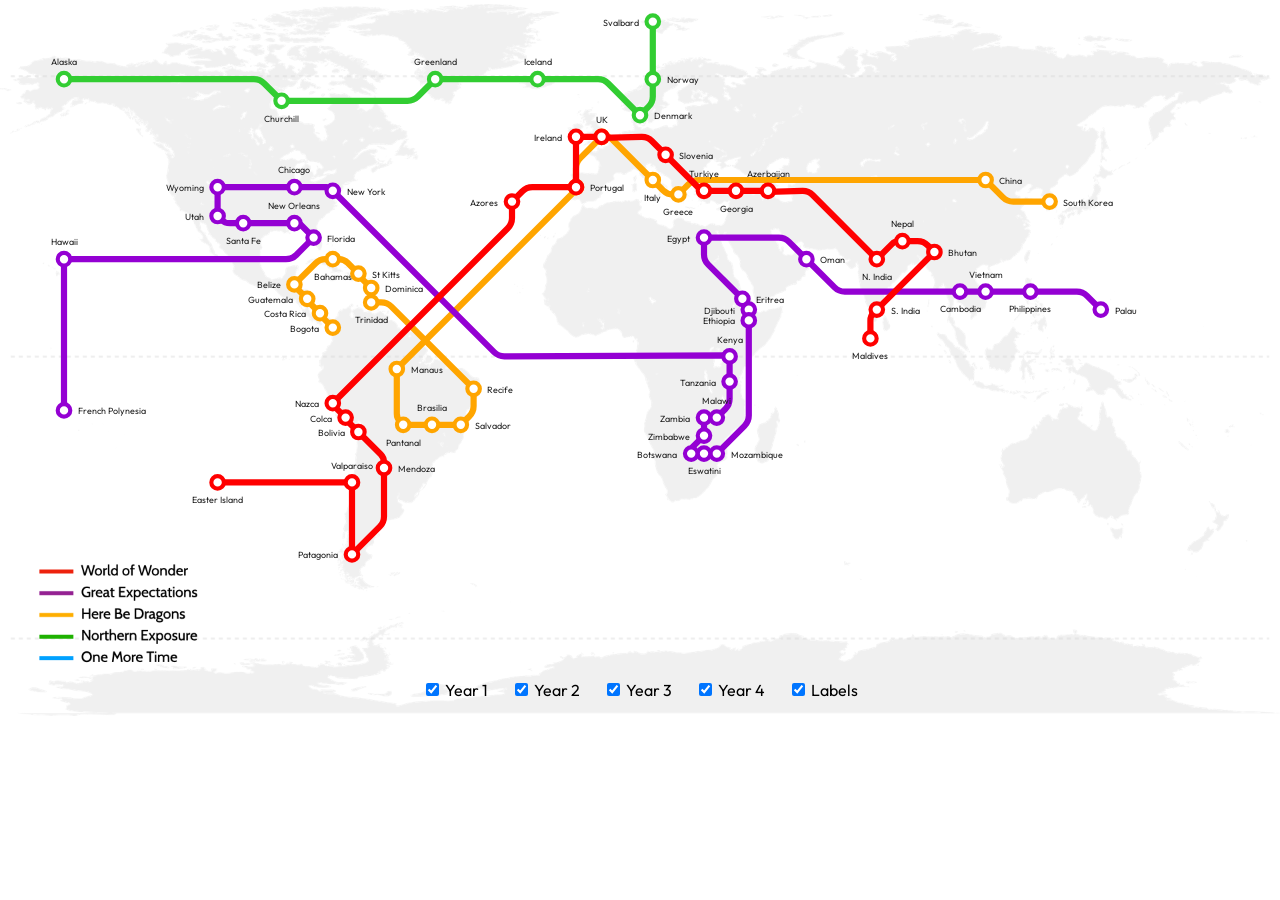
==== index.html @ 22132bcd "weather locations" ====
<!DOCTYPE html>
<html lang="en">
<head>
  <meta charset="UTF-8">
  <meta name="viewport" content="width=device-width, initial-scale=1.0">
  <title>Stylised Route Map (Clean Joins)</title>

  <link href="https://fonts.googleapis.com/css2?family=Material+Symbols+Outlined" rel="stylesheet">

  <link rel="preconnect" href="https://fonts.googleapis.com">
  <link rel="preconnect" href="https://fonts.gstatic.com" crossorigin>
  <link href="https://fonts.googleapis.com/css2?family=Outfit:wght@100..900&display=swap" rel="stylesheet">

  <style>
    body { font-family: Outfit, sans-serif; margin:0; padding:0px; text-align:center; }

    .controls { margin: -40px; }
    label { margin: 0 10px; cursor: pointer; }

    .map-container { position: relative; display:inline-block; max-width:100%; }
    .map-container img { width:100%; display:block; }

    svg { position:absolute; top:0; left:0; width:100%; height:100%; }

    .label { font-size:0.7vw; fill:#222; }

    /* PANEL */
    #info-panel {
      position: fixed;
      top: 0; right: 0;
      width: 360px;
      height: 100vh;
      background: #fff;
      border-left: 1px solid #ddd;
      overflow-y: auto;
      transform: translateX(100%);
      transition: transform 0.22s ease;
      z-index: 100;
      text-align: center;
    }

    #info-panel.open { transform: translateX(0); }

    #panel-header {
      padding: 16px 14px 12px;
      border-bottom: 1px solid #eee;
      display: flex;
      justify-content: space-between;
      gap: 8px;
      position: sticky;
      top: 0;
      background: #fff;
      z-index: 2;
    }

    /* UPDATED HEADINGS (your request #1) */
    #panel-title {
      font-size: 24px;
      font-weight: 700;
      color: #111;
    }

    #panel-subtitle {
      font-size: 12px;
      color: #888;
      margin-top: 2px;
      text-align: left;
    }

    #panel-close {
      background: none;
      border: none;
      color: #aaa;
      font-size: 20px;
      cursor: pointer;
    }

    #panel-body {
      padding: 12px 14px 24px;
      display: flex;
      flex-direction: column;
      gap: 10px;
    }

    /* CARD HEADINGS UPDATED */
    .info-card-label {
      font-size: 16px;
      font-weight: 700;
      text-transform: none;
      letter-spacing: 0;
      color: #333;
      margin-bottom: 8px;
    }

    .info-card {
      background: #f8f8f8;
      border: 1px solid #e8e8e8;
      border-radius: 8px;
      padding: 12px 13px;
    }

    .info-card p {
      font-size: 14px;
      color: #555;
      line-height: 1.5;
    }

    /* Best time to go */
    .besttime-grid {
      display: grid !important;
      grid-template-columns: repeat(12, 1fr);
      gap: 4px;
      margin-top: 6px;
    }

    .besttime-cell {

      height: 26px;
      border-radius: 6px;
      display: flex;
      align-items: center;
      justify-content: center;
      font-size: 11px;
      font-weight: 700;
      color: #fff;
      text-transform: uppercase;
    }

    .best { background: #2ecc71; }
    .shoulder { background: #f39c12; }
    .worst { background: #e74c3c; }

    #besttime-text {
      margin-top: 10px;
      font-size: 14px;
      color: #555;
      line-height: 1.4;
    }

    /* WEATHER */
    .weather-grid {
      display: grid;
      grid-template-columns: repeat(4, 1fr);
      gap: 4px;
    }

    .weather-month {
      background: #fff;
      border: 1px solid #e8e8e8;
      border-radius: 6px;
      padding: 6px 3px;
      text-align: center;
    }

    .wm-name {
      font-size: 12px;
      font-weight: 700;
      text-transform: uppercase;
      color: #999;
    }

    .wm-rain {
      font-size: 11px;
      font-weight: 700;
      color: deepskyblue;
    }

    /* BIGGER ICONS (request #4) */
    .weather-icon {
      font-size: 26px;
      display: block;
      margin: 4px 0;
    }

    .wm-hi { font-size: 14px; font-weight: 600; }
    .wm-lo { font-size: 10px; color: #888; }

    /* COST OF LIVING */
    .cost-row {
      display:flex;
      justify-content:space-between;
      font-size:14px;
      padding:5px 0;
      border-bottom:1px solid #eee;
    }

    .cost-value { font-weight:600; }

    .cost-positive { color:#c0392b; } /* expensive */
    .cost-negative { color:#27ae60; } /* cheaper */
    .cost-neutral  { color:#222; }

    /* WATER PANEL BACKGROUND STATES (request #3) */
    .water-safe {
      background: #e8f4ed;
    }

    .water-caution {
      background: #fef8e7;
    }

    .material-symbols-outlined {
      font-variation-settings:
        'FILL' 0,
        'wght' 400,
        'GRAD' 0,
        'opsz' 24;
    }

    /* Water header layout (icon + label on same line) */
    .water-header {
      display: block;
      align-items: center;
      gap: 8px;
      margin-bottom: 6px;
    }

    #panel-backdrop {
      display:none;
      position:fixed;
      inset:0;
      background:rgba(0,0,0,0.2);
      z-index:99;
    }

    #panel-backdrop.open { display:block; }
  </style>
</head>
<body>

  <div class="map-container">
    <img id="mapImage" src="maps/maps.001.png" alt="Map">
    <svg id="overlay"></svg>
    <div class="controls">
      <label><input type="checkbox" checked onchange="drawRoutes()" id="toggleYear1"> Year 1</label>
      <label><input type="checkbox" checked onchange="drawRoutes()" id="toggleYear2"> Year 2</label>
      <label><input type="checkbox" checked onchange="drawRoutes()" id="toggleYear3"> Year 3</label>
      <label><input type="checkbox" checked onchange="drawRoutes()" id="toggleYear4"> Year 4</label>
      <label><input type="checkbox" checked onchange="drawRoutes()" id="toggleLabels"> Labels</label>
    </div>
  </div>

  <div id="panel-backdrop"></div>
  <div id="info-panel">
    <div id="panel-header">
      <div>
        <div id="panel-title"></div>
        <div id="panel-subtitle"></div>
      </div>
      <button id="panel-close">✕</button>
    </div>
    <div id="panel-body">
      <div class="info-card" id="card-besttime">
        <div class="info-card-label">When to go</div>
        <div id="besttime-grid" class="besttime-grid"></div>
        <div id="besttime-text"></div>
      </div>
      <div class="info-card" id="card-climate">
        <div class="info-card-label">Climate</div>
        <div class="shimmer" style="width:60%;margin-bottom:6px"></div>
        <div class="weather-grid">
          <div class="weather-month"><div class="shimmer" style="height:48px"></div></div>
          <div class="weather-month"><div class="shimmer" style="height:48px"></div></div>
          <div class="weather-month"><div class="shimmer" style="height:48px"></div></div>
          <div class="weather-month"><div class="shimmer" style="height:48px"></div></div>
        </div>
      </div>
      <div class="info-card" id="card-cost">
        <div class="info-card-label">Cost of Living</div>
        <div class="shimmer" style="width:60%"></div>
        <div class="shimmer" style="width:80%;margin-top:4px"></div>
      </div>
      <div class="info-card" id="card-water">
        <div class="info-card-label">Water Safety</div>
        <div class="shimmer" style="width:50%"></div>
      </div>
    </div>
  </div>

  <script>
    const routes = [
      {
        name: "Year 4", color: "limegreen", toggleId: "toggleYear4",
        points: [
          { x: 5,    y: 11,   label: "Alaska",       labelPos: "above", startMode: "horizontal" },
          { x: 22,   y: 14,   label: "Churchill",    labelPos: "below", startMode: "horizontal" },
          { x: 34,   y: 11,   label: "Greenland",    labelPos: "above", startMode: "" },
          { x: 42,   y: 11,   label: "Iceland",      labelPos: "above", startMode: "horizontal" },
          { x: 50,   y: 16,   label: "Denmark",      labelPos: "right",  startMode: "" },
          { x: 51,   y: 11,   label: "Norway",       labelPos: "",      startMode: "" },
          { x: 51,   y: 3,    label: "Svalbard",     labelPos: "left",  startMode: "" },
          
        ]
      },
      {
        name: "Year 3", color: "orange", toggleId: "toggleYear3",
        points: [
          { x: 26,   y: 45.5, label: "Bogota",    labelPos: "left", startMode: "" },  
          { x: 25,   y: 43.5, label: "Costa Rica",    labelPos: "left", startMode: "" },
          { x: 24,   y: 41.5, label: "Guatemala",      labelPos: "left",  startMode: "" },
          { x: 23,   y: 39.5, label: "Belize",        labelPos: "left",  startMode: "" },
          
          { x: 26,   y: 36,   label: "Bahamas",  labelPos: "below", startMode: "horizontal" },
          { x: 28,   y: 38,   label: "St Kitts",  labelPos: "right", startMode: "horizontal" },
          { x: 29,   y: 40,   label: "Dominica",    labelPos: "",      startMode: "" },
          { x: 29,   y: 42,   label: "Trinidad",    labelPos: "below",      startMode: "horizontal" },
          { x: 37,   y: 54,   label: "Recife",        labelPos: "",      startMode: "vertical" },
          { x: 36,   y: 59,   label: "Salvador",   labelPos: "",      startMode: "" },
          { x: 33.75,   y: 59,   label: "Brasilia",   labelPos: "above",      startMode: "" },
          { x: 31.5,   y: 59,   label: "Pantanal",      labelPos: "below", startMode: "" },
          { x: 31,   y: 51.25,   label: "Manaus",        labelPos: "vertical",      startMode: "" },
          { x: 45,   y: 26,   label: "",     labelPos: "below", startMode: "vertical" },
          
          { x: 47,   y: 19,   label: "",              labelPos: "above", startMode: "horizontal" },
          { x: 51,   y: 25,   label: "Italy",      labelPos: "below",  startMode: "" },
          { x: 53,   y: 27,   label: "Greece",      labelPos: "below",  startMode: "" },
          { x: 77,   y: 25,   label: "China",         labelPos: "",      startMode: "" },
          { x: 82,   y: 28,   label: "South Korea",   labelPos: "",      startMode: "" }
        ]
      },
      {
        name: "Year 2", color: "darkviolet", toggleId: "toggleYear2",
        points: [
          { x: 86,   y: 43,   label: "Palau",          labelPos: "right", startMode: "" },
          { x: 80.5, y: 40.5, label: "Philippines",    labelPos: "below", startMode: "" },
          { x: 77,   y: 40.5, label: "Vietnam",        labelPos: "above", startMode: "" },
          { x: 75,   y: 40.5, label: "Cambodia",       labelPos: "below", startMode: "horizontal" },
          { x: 63,   y: 36,   label: "Oman",           labelPos: "right",  startMode: "" },
          { x: 55,   y: 33,   label: "Egypt",        labelPos: "left",  startMode: "vertical" },
          { x: 58,   y: 41.5,   label: "Eritrea",        labelPos: "right",  startMode: "" },
          { x: 58.5,   y: 43,   label: "Djibouti",       labelPos: "left",  startMode: "" },
          { x: 58.5,   y: 44.5, label: "Ethiopia",       labelPos: "left",  startMode: "vertical" },
          { x: 56,   y: 63,   label: "Mozambique",     labelPos: "right", startMode: "" },
          { x: 55,   y: 63,   label: "Eswatini",     labelPos: "below", startMode: "" },
          { x: 54,   y: 63,   label: "Botswana",       labelPos: "left", startMode: "vertical" },
          { x: 55,   y: 60.5,   label: "Zimbabwe",       labelPos: "left", startMode: "" },
          { x: 55, y: 58, label: "Zambia",         labelPos: "left", startMode: "" },
          { x: 56,   y: 58,   label: "Malawi",         labelPos: "above", startMode: "" },
          { x: 57,   y: 53,   label: "Tanzania",       labelPos: "left",      startMode: "" },
          { x: 57,   y: 49.5, label: "Kenya",          labelPos: "above",      startMode: "vertical" },
          { x: 26,   y: 26.5, label: "New York",       labelPos: "right", startMode: "" },
          { x: 23,   y: 26, label: "Chicago",        labelPos: "above", startMode: "" },
          { x: 17,   y: 26,   label: "Wyoming",        labelPos: "left",  startMode: "vertical" },
          { x: 17,   y: 30,   label: "Utah",           labelPos: "left",  startMode: "" },
          { x: 19,   y: 31,   label: "Santa Fe",       labelPos: "below", startMode: "" },
          { x: 23,   y: 31,   label: "New Orleans",    labelPos: "above", startMode: "horizontal" },
          { x: 24.5, y: 33,   label: "Florida",        labelPos: "right", startMode: "" },
          { x: 5,    y: 36,   label: "Hawaii",         labelPos: "above", startMode: "" },
          { x: 5,    y: 57,   label: "French Polynesia", labelPos: "",    startMode: "" }
        ]
      },
      {
        name: "Year 1", color: "red", toggleId: "toggleYear1",
        points: [
          { x: 17,   y: 67,   label: "Easter Island",labelPos: "below", startMode: "" },  
          { x: 27.5,   y: 67, label: "Valparaiso",   labelPos: "above", startMode: "" },
          { x: 27.5,   y: 77, label: "Patagonia",    labelPos: "left",  startMode: "" },
          { x: 30,   y: 65,   label: "Mendoza",      labelPos: "",      startMode: "vertical" },
          { x: 28,   y: 60,   label: "Bolivia",      labelPos: "left",      startMode: "" },
          { x: 27,   y: 58,   label: "Colca",        labelPos: "left",      startMode: "" },
          { x: 26,   y: 56,   label: "Nazca",        labelPos: "left",      startMode: "" },
          { x: 40,   y: 28,   label: "Azores",       labelPos: "left",  startMode: "" },
          { x: 45,   y: 26,   label: "Portugal",     labelPos: "right", startMode: "diagonal" },
          { x: 45,   y: 19,   label: "Ireland",      labelPos: "left",  startMode: "vertical" },
          { x: 47,   y: 19,   label: "UK",           labelPos: "above",  startMode: "vertical" },
          { x: 52,   y: 21.5, label: "Slovenia",     labelPos: "right", startMode: "" },
          { x: 55,   y: 26.5, label: "Turkiye",      labelPos: "above", startMode: "" },
          { x: 57.5, y: 26.5, label: "Georgia",      labelPos: "below", startMode: "" },
          { x: 60,   y: 26.5, label: "Azerbaijan",   labelPos: "above", startMode: "vertical" },
          { x: 68.5, y: 36,   label: "N. India",     labelPos: "below", startMode: "" },
          { x: 70.5, y: 33.5, label: "Nepal",        labelPos: "above", startMode: "horizontal" },
          { x: 73,   y: 35,   label: "Bhutan",       labelPos: "right", startMode: "vertical" },
          { x: 68.5, y: 43,   label: "S. India",     labelPos: "right", startMode: "" },
          { x: 68,   y: 47,   label: "Maldives",     labelPos: "below", startMode: "" }
        ]
      }
    ];

    // ── Stop metadata ────────────────────────────────────────────
    const STOP_DATA = {
      "Alaska":           { lat: 64.2,  lon:-153.4, water:"safe",    waterNote:"Safe in cities; varies remotely.",          country:"United States of America" },
      "Churchill":        { lat: 58.7,  lon: -94.2, water:"safe",    waterNote:"Safe municipal water.",                     country:"Canada" },
      "Greenland":        { lat: 72.0,  lon: -40.0, water:"safe",    waterNote:"Tap water is safe.",                        country:"Denmark" },
      "Iceland":          { lat: 64.9,  lon: -18.0, water:"safe",    waterNote:"Among the purest tap water in the world.",  country:"Iceland" },
      "Norway":           { lat: 60.5,  lon:   8.5, water:"safe",    waterNote:"Excellent tap water throughout.",           country:"Norway" },
      "Svalbard":         { lat: 78.2,  lon:  15.6, water:"safe",    waterNote:"Safe in Longyearbyen.",                     country:"Norway" },
      "Denmark":          { lat: 56.0,  lon:  10.0, water:"safe",    waterNote:"Safe throughout Denmark.",                  country:"Denmark" },
      "Budapest":         { lat: 47.5,  lon:  19.0, water:"safe",    waterNote:"Tap water is safe.",                        country:"Hungary" },
      "Belize":           { lat: 17.3,  lon: -88.5, water:"caution", waterNote:"Stick to bottled water.",                   country:"Belize" },
      "Honduras":         { lat: 15.2,  lon: -86.2, water:"caution", waterNote:"Bottled water recommended.",                country:"Honduras" },
      "Costa Rica":       { lat:  9.7,  lon: -83.8, water:"safe",    waterNote:"Safe in most urban areas.",                 country:"Costa Rica" },
      "Sint Maarten":     { lat: 18.0,  lon: -63.1, water:"caution", waterNote:"Use bottled water to be safe.",             country:"Netherlands" },
      "Guadeloupe":       { lat: 16.3,  lon: -61.4, water:"safe",    waterNote:"Tap water meets EU standards.",             country:"France" },
      "Martinique":       { lat: 14.6,  lon: -61.0, water:"safe",    waterNote:"Tap water meets EU standards.",             country:"France" },
      "Manaus":           { lat: -3.1,  lon: -60.0, water:"caution", waterNote:"Use bottled water.",                        country:"Brazil" },
      "Pantanal":         { lat:-17.0,  lon: -57.0, water:"caution", waterNote:"Use filtered or bottled water.",            country:"Brazil" },
      "El Salvador":      { lat:-12.4,  lon: -65.3, water:"caution", waterNote:"Bottled water recommended.",                country:"Brazil" },
      "Recife":           { lat: -8.0,  lon: -34.9, water:"caution", waterNote:"Use bottled water.",                        country:"Brazil" },
      "Poland":           { lat: 52.0,  lon:  20.0, water:"safe",    waterNote:"Safe in cities.",                           country:"Poland" },
      "Latvia":           { lat: 56.9,  lon:  24.1, water:"safe",    waterNote:"Tap water is safe.",                        country:"Latvia" },
      "Finland":          { lat: 64.0,  lon:  26.0, water:"safe",    waterNote:"Some of the best tap water in Europe.",     country:"Finland" },
      "Turkmenistan":     { lat: 40.0,  lon:  59.0, water:"caution", waterNote:"Use bottled water.",                        country:"Turkmenistan" },
      "Mongolia":         { lat: 46.9,  lon: 103.0, water:"caution", waterNote:"Bottled water recommended outside cities.", country:"Mongolia" },
      "China":            { lat: 35.0,  lon: 105.0, water:"caution", waterNote:"Do not drink tap water.",                   country:"China" },
      "South Korea":      { lat: 36.5,  lon: 127.8, water:"safe",    waterNote:"Safe; many locals prefer filtered.",        country:"Republic of Korea" },
      "Philippines":      { lat: 12.9,  lon: 121.8, water:"caution", waterNote:"Use bottled water.",                        country:"Philippines" },
      "Vietnam":          { lat: 14.1,  lon: 108.3, water:"caution", waterNote:"Do not drink tap water.",                   country:"Vietnam" },
      "Cambodia":         { lat: 12.6,  lon: 104.9, water:"caution", waterNote:"Use bottled water.",                        country:"Cambodia" },
      "Oman":             { lat: 21.0,  lon:  57.0, water:"safe",    waterNote:"Safe in cities.",                           country:"Oman" },
      "Jordan":           { lat: 31.0,  lon:  36.5, water:"caution", waterNote:"Bottled water preferred.",                  country:"Jordan" },
      "Egypt":            { lat: 26.8,  lon:  30.8, water:"caution", waterNote:"Use bottled water.",                        country:"Egypt" },
      "Eritrea":          { lat: 15.2,  lon:  39.8, water:"caution", waterNote:"Use bottled or purified water.",            country:"Eritrea" },
      "Ethiopia":         { lat:  9.1,  lon:  40.5, water:"caution", waterNote:"Use bottled or purified water.",            country:"Ethiopia" },
      "Kenya":            { lat: -1.0,  lon:  37.0, water:"caution", waterNote:"Use bottled or purified water.",            country:"Kenya" },
      "Tanzania":         { lat: -6.4,  lon:  34.9, water:"caution", waterNote:"Use bottled water.",                        country:"Tanzania" },
      "Zimbabwe":         { lat:-19.0,  lon:  29.7, water:"caution", waterNote:"Bottled water essential.",                  country:"Zimbabwe" },
      "Cape Town":        { lat:-33.9,  lon:  18.4, water:"safe",    waterNote:"Safe; mind drought restrictions.",          country:"South Africa" },
      "New York":         { lat: 40.7,  lon: -74.0, water:"safe",    waterNote:"High quality tap water.",                   country:"United States" },
      "New Orleans":      { lat: 29.9,  lon: -90.1, water:"safe",    waterNote:"Tap water is safe.",                        country:"United States" },
      "Utah":             { lat: 39.3,  lon:-111.1, water:"safe",    waterNote:"Tap water is safe.",                        country:"United States" },
      "California":       { lat: 36.7,  lon:-119.4, water:"safe",    waterNote:"Tap water is safe.",                        country:"United States" },
      "Wyoming":          { lat: 43.0,  lon:-107.5, water:"safe",    waterNote:"Tap water is safe.",                        country:"United States" },
      "Montana":          { lat: 46.9,  lon:-110.4, water:"safe",    waterNote:"Tap water is safe.",                        country:"United States" },
      "Washington":       { lat: 47.4,  lon:-120.6, water:"safe",    waterNote:"Tap water is safe.",                        country:"United States" },
      "Canada":           { lat: 60.0,  lon: -95.0, water:"safe",    waterNote:"Safe in cities.",                           country:"Canada" },
      "Hawaii":           { lat: 20.8,  lon:-156.3, water:"safe",    waterNote:"Tap water is safe.",                        country:"United States" },
      "French Polynesia": { lat:-17.7,  lon:-149.4, water:"caution", waterNote:"Use bottled water on most islands.",        country:"France" },
      "Patagonia":        { lat:-51.6,  lon: -72.8, water:"safe",    waterNote:"Safe in towns; check in backcountry.",      country:"Argentina" },
      "Santiago":         { lat:-33.4,  lon: -70.6, water:"safe",    waterNote:"Safe in Santiago.",                         country:"Chile" },
      "Easter Island":    { lat:-27.1,  lon:-109.4, water:"caution", waterNote:"Use bottled water.",                        country:"Chile" },
      "Bolivia":          { lat:-16.5,  lon: -64.0, water:"caution", waterNote:"Use bottled water.",                        country:"Bolivia" },
      "Nazca":            { lat:-14.8,  lon: -74.9, water:"caution", waterNote:"Use bottled water.",                        country:"Peru" },
      "Cusco":            { lat:-13.5,  lon: -71.9, water:"caution", waterNote:"Use bottled water.",                        country:"Peru" },
      "Cape Verde":       { lat: 16.0,  lon: -24.0, water:"caution", waterNote:"Use bottled water.",                        country:"Cabo Verde" },
      "Azores":           { lat: 37.7,  lon: -25.7, water:"safe",    waterNote:"Tap water is safe.",                        country:"Portugal" },
      "Portugal":         { lat: 39.6,  lon:  -8.0, water:"safe",    waterNote:"Safe throughout Portugal.",                 country:"Portugal" },
      "UK":               { lat: 54.0,  lon:  -2.0, water:"safe",    waterNote:"Excellent tap water quality.",              country:"United Kingdom" },
      "Greece":           { lat: 39.0,  lon:  22.0, water:"safe",    waterNote:"Safe in Athens and most cities.",           country:"Greece" },
      "Turkiye":          { lat: 39.0,  lon:  35.0, water:"caution", waterNote:"Bottled water preferred.",                  country:"Türkiye" },
      "Azerbaijan":       { lat: 40.3,  lon:  47.6, water:"caution", waterNote:"Use bottled water.",                        country:"Azerbaijan" },
      "India":            { lat: 20.6,  lon:  79.0, water:"caution", waterNote:"Use bottled or filtered water everywhere.", country:"India" },
      "Nepal":            { lat: 28.0,  lon:  84.0, water:"caution", waterNote:"Use bottled or boiled water.",              country:"Nepal" },
      "Bhutan":           { lat: 27.5,  lon:  90.4, water:"caution", waterNote:"Use bottled water.",                        country:"Bhutan" },
      "Maldives":         { lat:  3.2,  lon:  73.2, water:"safe",    waterNote:"Resorts provide safe desalinated water.",   country:"Maldives" },
      "Bogota":           { lat:  4.71, lon: -74.07, water:"caution", waterNote:"Drink filtered or bottled water if unsure.",        country:"Colombia" },
"Guatemala":        { lat: 15.78, lon: -90.23, water:"caution", waterNote:"Bottled or purified water recommended.",           country:"Guatemala" },
"Bahamas":          { lat: 25.03, lon: -77.40, water:"safe",    waterNote:"Tap water is generally safe in populated areas.", country:"The Bahamas" },
"St Kitts":         { lat: 17.36, lon: -62.78, water:"safe",    waterNote:"Tap water is generally safe.",                    country:"Saint Kitts and Nevis" },
"Dominica":         { lat: 15.41, lon: -61.37, water:"safe",    waterNote:"Tap water is generally safe.",                    country:"Dominica" },
"Trinidad":         { lat: 10.69, lon: -61.22, water:"safe",    waterNote:"Municipal tap water is generally safe.",          country:"Trinidad and Tobago" },
"Salvador":         { lat:-12.98, lon: -38.50, water:"caution", waterNote:"Bottled water recommended.",                      country:"Brazil" },
"Brasilia":         { lat:-15.79, lon: -47.88, water:"caution", waterNote:"Bottled water recommended.",                      country:"Brazil" },
"Italy":            { lat: 42.50, lon:  12.50, water:"safe",    waterNote:"Tap water is safe throughout Italy.",             country:"Italy" },
"Palau":            { lat:  7.51, lon: 134.58, water:"safe",    waterNote:"Tap water is safe in most hotels; bottled is common.", country:"Palau" },
"Djibouti":         { lat: 11.82, lon:  42.59, water:"caution", waterNote:"Use bottled water.",                              country:"Djibouti" },
"Mozambique":       { lat:-18.67, lon:  35.53, water:"caution", waterNote:"Use bottled or purified water.",                  country:"Mozambique" },
"Eswatini":         { lat:-26.52, lon:  31.47, water:"caution", waterNote:"Use bottled or purified water.",                  country:"Eswatini" },
"Botswana":         { lat:-22.33, lon:  24.68, water:"safe",    waterNote:"Tap water is generally safe in towns.",          country:"Botswana" },
"Zambia":           { lat:-13.13, lon:  27.85, water:"caution", waterNote:"Use bottled water.",                              country:"Zambia" },
"Malawi":           { lat:-13.25, lon:  34.30, water:"caution", waterNote:"Use bottled or purified water.",                  country:"Malawi" },
"Chicago":          { lat: 41.88, lon: -87.63, water:"safe",    waterNote:"Excellent municipal tap water.",                 country:"United States" },
"Santa Fe":         { lat: 35.69, lon:-105.94, water:"safe",    waterNote:"Tap water is safe.",                              country:"United States" },
"Valparaiso":       { lat:-33.05, lon: -71.62, water:"safe",    waterNote:"Tap water is safe.",                              country:"Chile" },
"Mendoza":          { lat:-32.89, lon: -68.84, water:"safe",    waterNote:"Tap water is generally safe.",                   country:"Argentina" },
"Colca":            { lat:-15.61, lon: -72.09, water:"caution", waterNote:"Use bottled or purified water.",                  country:"Peru" },
"Ireland":          { lat: 53.35, lon:  -8.00, water:"safe",    waterNote:"Excellent tap water throughout.",                country:"Ireland" },
"Slovenia":         { lat: 46.15, lon:  14.99, water:"safe",    waterNote:"Excellent tap water.",                           country:"Slovenia" },
"Georgia":          { lat: 42.32, lon:  43.36, water:"safe",    waterNote:"Tap water is generally safe in cities.",         country:"Georgia" },
"N. India":         { lat: 28.61, lon:  77.21, water:"caution", waterNote:"Use bottled or filtered water everywhere.",       country:"India" },
"S. India":         { lat: 12.97, lon:  77.59, water:"caution", waterNote:"Use bottled or filtered water everywhere.",       country:"India" }
    };

    // Best Time to Visit Info
    const BEST_TIME_TO_VISIT = {
      "United States of America": {
        months: ["Apr","May","Sep","Oct"],
        bestReason: "Mild temperatures across most regions; spring bloom and autumn foliage; lower humidity and fewer extreme weather events.",
        worstMonths: ["Jan","Feb","Jul","Aug","Dec"],
        worstReason: "Winter cold in northern states; peak summer heat and humidity; hurricane risk in some coastal regions."
      },

      "Canada": {
        months: ["Jun","Jul","Aug","Sep"],
        bestReason: "Warm weather, long daylight hours, and full access to national parks and outdoor travel routes.",
        worstMonths: ["Nov","Dec","Jan","Feb","Mar","Apr"],
        worstReason: "Severe winter conditions across most regions; limited accessibility and extreme cold."
      },

      "Denmark": {
        months: ["May","Jun","Jul","Aug","Sep"],
        bestReason: "Mild Nordic summer with long daylight hours and ideal cycling and coastal conditions.",
        worstMonths: ["Nov","Dec","Jan","Feb","Mar"],
        worstReason: "Cold, wet, and dark winter months reduce outdoor travel comfort."
      },

      "Hungary": {
        months: ["May","Jun","Sep"],
        bestReason: "Warm but comfortable temperatures ideal for Budapest and Danube activities.",
        worstMonths: ["Nov","Dec","Jan","Feb","Mar"],
        worstReason: "Cold winters and grey shoulder seasons reduce outdoor enjoyment."
      },

      "Belize": {
        months: ["Dec","Jan","Feb","Mar","Apr"],
        bestReason: "Dry season with calm seas and ideal diving conditions.",
        worstMonths: ["Jun","Jul","Aug","Sep","Oct"],
        worstReason: "Hurricane and rainy season reduces visibility and travel reliability."
      },

      "Honduras": {
        months: ["Feb","Mar","Apr"],
        bestReason: "Dry season with stable weather and good coastal conditions.",
        worstMonths: ["May","Jun","Jul","Aug","Sep","Oct"],
        worstReason: "Heavy rainfall and storm risk disrupt travel."
      },

      "Costa Rica": {
        months: ["Dec","Jan","Feb","Mar","Apr"],
        bestReason: "Dry season ideal for wildlife, beaches, and rainforest access.",
        worstMonths: ["Jun","Jul","Aug","Sep","Oct"],
        worstReason: "Heavy rainfall and muddy conditions reduce accessibility."
      },

      "Netherlands": {
        months: ["May","Jun","Jul","Aug","Sep"],
        bestReason: "Mild summer with long days ideal for cycling and canal cities.",
        worstMonths: ["Nov","Dec","Jan","Feb","Mar"],
        worstReason: "Cold, wet winters with limited daylight."
      },

      "France": {
        months: ["May","Jun","Sep"],
        bestReason: "Balanced weather with fewer crowds across cities, coast, and countryside.",
        worstMonths: ["Nov","Dec","Jan","Feb","Mar"],
        worstReason: "Winter cold and reduced daylight across most regions."
      },

      "Brazil": {
        months: ["May","Jun","Jul","Aug","Sep"],
        bestReason: "Dryer season with better access to Amazon and coastal regions.",
        worstMonths: ["Dec","Jan","Feb","Mar"],
        worstReason: "Wet season brings heavy rainfall and high humidity."
      },

      "Poland": {
        months: ["May","Jun","Jul","Aug","Sep"],
        bestReason: "Warm summers ideal for cities, mountains, and historical sites.",
        worstMonths: ["Nov","Dec","Jan","Feb","Mar"],
        worstReason: "Cold winters and short daylight hours."
      },

      "Latvia": {
        months: ["Jun","Jul","Aug"],
        bestReason: "Short warm summer with long daylight hours.",
        worstMonths: ["Oct","Nov","Dec","Jan","Feb","Mar","Apr"],
        worstReason: "Long cold seasons dominate the year."
      },

      "Finland": {
        months: ["Jun","Jul","Aug"],
        bestReason: "Midnight sun and warmest conditions for lakes and wilderness.",
        worstMonths: ["Oct","Nov","Dec","Jan","Feb","Mar","Apr"],
        worstReason: "Extreme winter darkness and freezing conditions."
      },

      "Turkmenistan": {
        months: ["Mar","Apr","Oct","Nov"],
        bestReason: "Moderate temperatures in an otherwise extreme desert climate.",
        worstMonths: ["May","Jun","Jul","Aug","Dec","Jan","Feb"],
        worstReason: "Extreme heat and cold make travel difficult."
      },

      "Mongolia": {
        months: ["Jun","Jul","Aug","Sep"],
        bestReason: "Short summer window for steppe and nomadic travel.",
        worstMonths: ["Nov","Dec","Jan","Feb","Mar","Apr"],
        worstReason: "Harsh winters with extreme cold and limited access."
      },

      "China": {
        months: ["Apr","May","Sep","Oct"],
        bestReason: "Spring and autumn provide balanced weather across regions.",
        worstMonths: ["Dec","Jan","Feb","Jul","Aug"],
        worstReason: "Cold winters and hot, humid summers."
      },

      "Republic of Korea": {
        months: ["Apr","May","Sep","Oct"],
        bestReason: "Cherry blossom spring and crisp autumn conditions.",
        worstMonths: ["Dec","Jan","Feb","Jul","Aug"],
        worstReason: "Monsoon summers and cold winters."
      },

      "Philippines": {
        months: ["Dec","Jan","Feb","Mar"],
        bestReason: "Dry season with calm seas and stable travel conditions.",
        worstMonths: ["May","Jun","Jul","Aug","Sep","Oct"],
        worstReason: "Typhoon season and heavy rainfall."
      },

      "Vietnam": {
        months: ["Nov","Dec","Jan","Feb","Mar"],
        bestReason: "Dry cooler season across most regions.",
        worstMonths: ["May","Jun","Jul","Aug","Sep"],
        worstReason: "Monsoon rains and regional storms."
      },

      "Cambodia": {
        months: ["Nov","Dec","Jan","Feb"],
        bestReason: "Dry season ideal for temples and travel.",
        worstMonths: ["May","Jun","Jul","Aug","Sep"],
        worstReason: "Heavy monsoon rains reduce accessibility."
      },

      "Oman": {
        months: ["Oct","Nov","Dec","Jan","Feb","Mar"],
        bestReason: "Cooler desert temperatures suitable for outdoor exploration.",
        worstMonths: ["May","Jun","Jul","Aug"],
        worstReason: "Extreme summer heat."
      },

      "Jordan": {
        months: ["Mar","Apr","May","Sep","Oct"],
        bestReason: "Mild weather ideal for desert and archaeological sites.",
        worstMonths: ["Jun","Jul","Aug","Dec","Jan"],
        worstReason: "Extreme heat or winter cold depending on season."
      },

      "Egypt": {
        months: ["Oct","Nov","Dec","Jan","Feb","Mar"],
        bestReason: "Mild winter conditions ideal for sightseeing.",
        worstMonths: ["May","Jun","Jul","Aug"],
        worstReason: "Extreme summer heat."
      },

      "Eritrea": {
        months: ["Nov","Dec","Jan","Feb"],
        bestReason: "Cooler dry season improves travel comfort.",
        worstMonths: ["Apr","May","Jun","Jul","Aug","Sep"],
        worstReason: "High heat and humidity most of the year."
      },

      "Ethiopia": {
        months: ["Oct","Nov","Dec","Jan","Feb"],
        bestReason: "Dry season with clear skies and trekking conditions.",
        worstMonths: ["Apr","May","Jun","Jul","Aug"],
        worstReason: "Heavy rains and limited access."
      },

      "Kenya": {
        months: ["Jan","Feb","Jun","Jul","Aug","Sep","Oct"],
        bestReason: "Dry seasons align with safari and wildlife visibility.",
        worstMonths: ["Apr","May","Nov"],
        worstReason: "Rainy seasons reduce accessibility."
      },

      "Tanzania": {
        months: ["Jun","Jul","Aug","Sep","Oct"],
        bestReason: "Dry season ideal for safari migration viewing.",
        worstMonths: ["Mar","Apr","May","Nov"],
        worstReason: "Long rains reduce accessibility."
      },

      "Zimbabwe": {
        months: ["May","Jun","Jul","Aug","Sep","Oct"],
        bestReason: "Dry season improves safari visibility.",
        worstMonths: ["Dec","Jan","Feb","Mar"],
        worstReason: "Wet season reduces wildlife concentration."
      },

      "South Africa": {
        months: ["Oct","Nov","Dec","Jan","Feb","Mar"],
        bestReason: "Warm, dry summer ideal for safari and coast.",
        worstMonths: ["May","Jun","Jul","Aug"],
        worstReason: "Winter reduces coastal and safari conditions."
      },

      "United Kingdom": {
        months: ["May","Jun","Jul","Aug","Sep"],
        bestReason: "Mild summer with long daylight hours.",
        worstMonths: ["Nov","Dec","Jan","Feb","Mar"],
        worstReason: "Cold, wet winters with limited daylight."
      },

      "Greece": {
        months: ["May","Jun","Sep","Oct"],
        bestReason: "Warm but not peak heat; ideal for islands and ruins.",
        worstMonths: ["Nov","Dec","Jan","Feb","Mar"],
        worstReason: "Cooler winters with reduced island activity."
      },

      "Türkiye": {
        months: ["Apr","May","Sep","Oct"],
        bestReason: "Balanced spring and autumn conditions.",
        worstMonths: ["Dec","Jan","Feb","Jul","Aug"],
        worstReason: "Extreme summer heat and winter cold."
      },

      "Azerbaijan": {
        months: ["Apr","May","Sep","Oct"],
        bestReason: "Mild transitional seasons.",
        worstMonths: ["Dec","Jan","Feb","Jul","Aug"],
        worstReason: "Hot summers and cold winters."
      },

      "India": {
        months: ["Nov","Dec","Jan","Feb"],
        bestReason: "Post-monsoon dry season with cooler temperatures.",
        worstMonths: ["Apr","May","Jun","Jul","Aug","Sep"],
        worstReason: "Heatwaves and monsoon rains across regions."
      },

      "Nepal": {
        months: ["Mar","Apr","Oct","Nov"],
        bestReason: "Clear skies ideal for trekking and mountain views.",
        worstMonths: ["May","Jun","Jul","Aug","Dec","Jan"],
        worstReason: "Monsoon rains and winter cold."
      },

      "Bhutan": {
        months: ["Mar","Apr","Oct","Nov"],
        bestReason: "Clear Himalayan visibility and trekking conditions.",
        worstMonths: ["May","Jun","Jul","Aug","Dec","Jan"],
        worstReason: "Monsoon and winter restrict travel."
      },

      "Maldives": {
        months: ["Nov","Dec","Jan","Feb","Mar","Apr"],
        bestReason: "Dry season with calm seas and diving visibility.",
        worstMonths: ["Jun","Jul","Aug","Sep"],
        worstReason: "Monsoon season reduces visibility and increases rain."
      },
      "Iceland": {
        months: ["Jun","Jul","Aug"],
        bestReason: "Midnight sun and accessible roads.",
        worstMonths: ["Oct","Nov","Dec","Jan","Feb","Mar","Apr"],
        worstReason: "Harsh winter conditions and limited daylight."
      },
      "Australia": {
        months: ["Mar","Apr","Sep","Oct","Nov"],
        bestReason: "Mild spring and autumn conditions across most regions; great for cities, beaches, and outback travel without peak heat.",
        worstMonths: ["Dec","Jan","Feb"],
        worstReason: "Extreme summer heat in many regions and peak domestic travel crowds."
      },
      "New Zealand": {
        months: ["Nov","Dec","Jan","Feb","Mar"],
        bestReason: "Warm, stable summer ideal for hiking, fjords, and outdoor travel.",
        worstMonths: ["Jun","Jul","Aug"],
        worstReason: "Cold, wet winter conditions, especially in the South Island."
      },
      "Mexico": {
        months: ["Nov","Dec","Jan","Feb","Mar","Apr"],
        bestReason: "Dry season with warm temperatures and good coastal conditions.",
        worstMonths: ["Jun","Jul","Aug","Sep","Oct"],
        worstReason: "Hurricane risk on coasts and heavy rain inland."
      },
      "Argentina": {
        months: ["Oct","Nov","Dec","Mar","Apr"],
        bestReason: "Spring and autumn offer balanced weather for Patagonia and cities like Buenos Aires.",
        worstMonths: ["Jun","Jul","Aug"],
        worstReason: "Cold winter in the south and Andes regions."
      },
      "Chile": {
        months: ["Oct","Nov","Dec","Mar","Apr"],
        bestReason: "Mild shoulder seasons ideal for Patagonia, Atacama, and coastal regions.",
        worstMonths: ["Jun","Jul","Aug"],
        worstReason: "Cold, wet winter in the south; snow impacts mountain travel."
      },
      "Peru": {
        months: ["May","Jun","Jul","Aug","Sep"],
        bestReason: "Dry season ideal for Machu Picchu and Andes trekking.",
        worstMonths: ["Jan","Feb","Mar"],
        worstReason: "Heavy rains in the Andes and potential trail closures."
      },
      "Uruguay": {
        months: ["Nov","Dec","Jan","Feb","Mar"],
        bestReason: "Warm summer beach season with pleasant coastal weather.",
        worstMonths: ["Jun","Jul","Aug"],
        worstReason: "Cool, damp winter with reduced beach appeal."
      },
      "Spain": {
        months: ["Apr","May","Jun","Sep","Oct"],
        bestReason: "Warm but not extreme heat; great for cities, coastlines, and islands.",
        worstMonths: ["Jul","Aug"],
        worstReason: "Intense summer heat, especially inland, and peak tourist crowds."
      },
      "Italy": {
        months: ["Apr","May","Sep","Oct"],
        bestReason: "Comfortable temperatures and fewer crowds across cities and countryside.",
        worstMonths: ["Jul","Aug"],
        worstReason: "High heat and heavy tourist congestion."
      },
      "Germany": {
        months: ["May","Jun","Jul","Aug","Sep"],
        bestReason: "Mild summer with long daylight and great conditions for cities and nature.",
        worstMonths: ["Nov","Dec","Jan","Feb"],
        worstReason: "Cold, grey winters with limited daylight."
      },
      "Austria": {
        months: ["May","Jun","Jul","Aug","Sep"],
        bestReason: "Warm alpine summer ideal for hiking and scenic towns.",
        worstMonths: ["Nov","Dec","Jan","Feb"],
        worstReason: "Cold winters except for ski season-specific travel."
      },
      "Japan": {
        months: ["Mar","Apr","May","Oct","Nov"],
        bestReason: "Cherry blossom spring and colourful autumn foliage with mild weather.",
        worstMonths: ["Jun","Jul","Aug"],
        worstReason: "Hot, humid summer and rainy season (tsuyu)."
      },
      "Thailand": {
        months: ["Nov","Dec","Jan","Feb"],
        bestReason: "Dry season with pleasant temperatures and ideal island conditions.",
        worstMonths: ["May","Jun","Jul","Aug","Sep","Oct"],
        worstReason: "Monsoon rains and high humidity."
      },
      "Malaysia": {
        months: ["Jun","Jul","Aug","Sep"],
        bestReason: "Relatively drier period for parts of the country, especially west coast.",
        worstMonths: ["Oct","Nov","Dec","Jan"],
        worstReason: "Monsoon season brings heavy rainfall and humidity."
      },
      "Singapore": {
        months: ["Feb","Mar","Jun","Jul","Aug"],
        bestReason: "Slightly drier periods with still-warm but manageable conditions.",
        worstMonths: ["Nov","Dec","Jan"],
        worstReason: "Heavier monsoon rainfall periods."
      },
      "Indonesia": {
        months: ["May","Jun","Jul","Aug","Sep"],
        bestReason: "Dry season with good conditions across Bali and Java.",
        worstMonths: ["Nov","Dec","Jan","Feb","Mar"],
        worstReason: "Wet season with heavy rain and humidity."
      },
      "Sri Lanka": {
        months: ["Dec","Jan","Feb","Mar"],
        bestReason: "Dry season on the west and south coasts with good beach conditions.",
        worstMonths: ["May","Jun","Jul","Aug","Sep"],
        worstReason: "Monsoon seasons affect different parts of the island."
      },
      "Taiwan": {
        months: ["Oct","Nov","Mar","Apr"],
        bestReason: "Mild temperatures and lower rainfall in shoulder seasons.",
        worstMonths: ["Jun","Jul","Aug","Sep"],
        worstReason: "Typhoon season and high humidity."
      },
      "Hong Kong": {
        months: ["Oct","Nov","Mar","Apr"],
        bestReason: "Clear skies and mild temperatures ideal for hiking and city exploration.",
        worstMonths: ["Jun","Jul","Aug","Sep"],
        worstReason: "Hot, humid summers and typhoon risk."
      },
      "Madagascar": {
        months: ["Apr","May","Jun","Jul","Aug","Sep","Oct"],
        bestReason: "Dry season with better wildlife viewing and travel conditions.",
        worstMonths: ["Jan","Feb","Mar"],
        worstReason: "Cyclone season and heavy rains."
      },
      "Mauritius": {
        months: ["May","Jun","Jul","Aug","Sep","Oct"],
        bestReason: "Cooler, drier months with good beach conditions.",
        worstMonths: ["Jan","Feb","Mar"],
        worstReason: "Cyclone season and high humidity."
      },
      "Norway": {
        months: ["Jun","Jul","Aug","Sep"],
        bestReason: "Mild summer conditions with long daylight hours, ideal for fjords, hiking, and coastal travel.",
        worstMonths: ["Nov","Dec","Jan","Feb","Mar"],
        worstReason: "Cold, dark winter with snow and limited daylight outside ski-focused travel."
      },
      "Bolivia": {
        months: ["May","Jun","Jul","Aug","Sep"],
        bestReason: "Dry season offers clear skies for Andes, salt flats, and high-altitude travel.",
        worstMonths: ["Dec","Jan","Feb","Mar"],
        worstReason: "Rainy season makes roads difficult and can flood salt flat regions."
      },
      "Cabo Verde": {
        months: ["Nov","Dec","Jan","Feb","Mar","Apr"],
        bestReason: "Dry, sunny season ideal for beaches, hiking, and Atlantic island hopping.",
        worstMonths: ["Aug","Sep","Oct"],
        worstReason: "Rainy and humid period with higher chance of storms."
      },
      "French Polynesia": {
        months: ["May","Jun","Jul","Aug","Sep","Oct"],
        bestReason: "Dryer, cooler season with excellent lagoon visibility and calmer seas.",
        worstMonths: ["Dec","Jan","Feb","Mar"],
        worstReason: "Wet season with higher humidity and tropical storms."
      }
    };

    // ── Original path geometry (UNCHANGED) ──────────────────────
    function buildSegment(p1, p2, startMode = null, endMode = null) {
      const dx = p2.x - p1.x, dy = p2.y - p1.y;
      const adx = Math.abs(dx), ady = Math.abs(dy);
      const signX = Math.sign(dx), signY = Math.sign(dy);

      if (adx === 0 || ady === 0 || adx === ady) return [p1, p2];

      function diagFrom(p, d) { return { x: p.x + signX * d, y: p.y + signY * d }; }
      function horizTo(p, x)  { return { x: x, y: p.y }; }
      function vertTo(p, y)   { return { x: p.x, y: y }; }

      if (!startMode && !endMode) return [p1, { x: p2.x, y: p1.y }, p2];

      if (startMode && !endMode) {
        if (startMode === "horizontal") return [p1, horizTo(p1, p2.x), p2];
        if (startMode === "vertical")   return [p1, vertTo(p1, p2.y), p2];
        if (startMode === "diagonal")   { const d = Math.min(adx,ady); return [p1, diagFrom(p1,d), p2]; }
      }

      if (!startMode && endMode) {
        if (endMode === "horizontal") return [p1, { x: p1.x, y: p2.y }, p2];
        if (endMode === "vertical")   return [p1, { x: p2.x, y: p1.y }, p2];
        if (endMode === "diagonal")   { const d = Math.min(adx,ady); return [p1, { x: p2.x-signX*d, y: p2.y-signY*d }, p2]; }
      }

      const d = Math.min(adx, ady);
      if (startMode === "diagonal" && endMode === "diagonal") return [p1, diagFrom(p1, d), p2];

      let mid1, mid2;
      if      (startMode === "horizontal") mid1 = horizTo(p1, p1.x + signX * 1);
      else if (startMode === "vertical")   mid1 = vertTo(p1, p1.y + signY * 1);
      else                                 mid1 = diagFrom(p1, d);

      if      (endMode === "horizontal") mid2 = { x: p2.x - signX * d, y: p2.y };
      else if (endMode === "vertical")   mid2 = { x: p2.x, y: p2.y - signY * d };
      else                               mid2 = { x: p2.x - signX * d, y: p2.y - signY * d };

      return [p1, mid1, mid2, p2];
    }

    function roundedPath(points, radius) {
      if (points.length < 2) return "";
      let d = `M ${points[0].x} ${points[0].y}`;
      for (let i = 1; i < points.length - 1; i++) {
        const p0 = points[i-1], p1 = points[i], p2 = points[i+1];
        const dx1 = p1.x-p0.x, dy1 = p1.y-p0.y;
        const dx2 = p2.x-p1.x, dy2 = p2.y-p1.y;
        const len1 = Math.hypot(dx1,dy1), len2 = Math.hypot(dx2,dy2);
        const r = Math.min(radius, len1/2, len2/2);
        const p1a = { x: p1.x-(dx1/len1)*r, y: p1.y-(dy1/len1)*r };
        const p1b = { x: p1.x+(dx2/len2)*r, y: p1.y+(dy2/len2)*r };
        d += ` L ${p1a.x} ${p1a.y} Q ${p1.x} ${p1.y} ${p1b.x} ${p1b.y}`;
      }
      d += ` L ${points[points.length-1].x} ${points[points.length-1].y}`;
      return d;
    }

    function getLabelOffset(pos) {
      const viewWidth = window.innerWidth;
      const offset = (viewWidth / 100) + 1;
      switch (pos) {
        case "above": return { dx: 0,       dy: -offset,       anchor: "middle" };
        case "below": return { dx: 0,       dy: offset * 1.5,  anchor: "middle" };
        case "left":  return { dx: -offset, dy: 4,             anchor: "end" };
        default:      return { dx:  offset, dy: 4,             anchor: "start" };
      }
    }

    // ── Draw routes + attach click handlers ──────────────────────
    function drawRoutes() {
      const svg = document.getElementById("overlay");
      svg.innerHTML = "";

      const map = document.getElementById("mapImage");
      const width = map.clientWidth;
      const height = map.clientHeight;
      const showLabels = document.getElementById("toggleLabels").checked;

      routes.forEach(route => {
        const visible = document.getElementById(route.toggleId).checked;
        if (!visible) return;

        // Draw path segments
        for (let i = 0; i < route.points.length - 1; i++) {
          const raw1 = route.points[i], raw2 = route.points[i+1];
          const p1 = { x: raw1.x * width / 100, y: raw1.y * height / 100 };
          const p2 = { x: raw2.x * width / 100, y: raw2.y * height / 100 };
          const startMode = route.points[i].startMode || "diagonal";
          const endMode   = route.points[i+1].enterMode || "diagonal";
          const constrained = buildSegment(p1, p2, startMode, endMode);

          const path = document.createElementNS("http://www.w3.org/2000/svg", "path");
          path.setAttribute("d", roundedPath(constrained, 6));
          path.setAttribute("stroke", route.color);
          path.setAttribute("stroke-width", (width/400) + 3);
          path.setAttribute("fill", "none");
          path.setAttribute("stroke-linecap", "round");
          path.style.pointerEvents = "none";
          svg.appendChild(path);
        }

        // Draw nodes + labels
        route.points.forEach(p => {
          const cx = p.x * width / 100;
          const cy = p.y * height / 100;

          // Visible circle (no pointer events — hit target handles clicks)
          const circle = document.createElementNS("http://www.w3.org/2000/svg", "circle");
          circle.setAttribute("cx", cx);
          circle.setAttribute("cy", cy);
          circle.setAttribute("r", (width/300) + 2);
          circle.setAttribute("fill", "white");
          circle.setAttribute("stroke", route.color);
          circle.setAttribute("stroke-width", (width/600) + 2);
          circle.style.pointerEvents = "none";
          svg.appendChild(circle);

          if (showLabels) {
            const text = document.createElementNS("http://www.w3.org/2000/svg", "text");
            const offset = getLabelOffset(p.labelPos);
            text.setAttribute("x", cx + offset.dx);
            text.setAttribute("y", cy + offset.dy);
            text.setAttribute("text-anchor", offset.anchor);
            text.setAttribute("class", "label");
            text.textContent = p.label;
            text.style.pointerEvents = "none";
            svg.appendChild(text);
          }

          // Transparent hit target (only for named stops)
          if (p.label && p.label.trim()) {
            const hit = document.createElementNS("http://www.w3.org/2000/svg", "circle");
            hit.setAttribute("cx", cx);
            hit.setAttribute("cy", cy);
            hit.setAttribute("r", Math.max((width/300) + 10, 14));
            hit.setAttribute("fill", "transparent");
            hit.style.cursor = "pointer";
            const stopName = p.label.trim();
            hit.addEventListener("click", () => openPanel(stopName, route.color));
            svg.appendChild(hit);
          }
        });
      });
    }

    // ── Panel open/close ─────────────────────────────────────────
    function openPanel(stopName, routeColor) {
      document.getElementById("panel-title").textContent = stopName;
      const info = STOP_DATA[stopName];
      document.getElementById("panel-subtitle").textContent = info ? info.country : "";

      setCardShimmer("card-climate", "Climate");
      setCardShimmer("card-water",   "Water Safety");
      setCardShimmer("card-cost",    "Cost of Living");

      document.getElementById("info-panel").classList.add("open");
      document.getElementById("panel-backdrop").classList.add("open");

      if (!info) {
        document.getElementById("card-climate").innerHTML = `<div class="info-card-label">Climate</div><p>No data for this stop.</p>`;
        return;
      }

      fetchClimate(info.lat, info.lon);
      renderWater(info.water, info.waterNote);
      fetchCost(info.country);
      renderBestTime(info.country);
    }

    function setCardShimmer(id, label) {
      document.getElementById(id).innerHTML = `
        <div class="info-card-label">${label}</div>
        <div class="shimmer" style="width:60%;margin-bottom:5px"></div>
        <div class="shimmer" style="width:80%"></div>`;
    }

    function closePanel() {
      document.getElementById("info-panel").classList.remove("open");
      document.getElementById("panel-backdrop").classList.remove("open");
    }
    document.getElementById("panel-close").addEventListener("click", closePanel);
    document.getElementById("panel-backdrop").addEventListener("click", closePanel);

    // ── Climate (Open-Meteo) ─────────────────────────────────────
    function getWeatherIcon(temp, rain, lat = null) {
      if (temp == null) return "—";

      const isTropical = lat != null && Math.abs(lat) <= 23.5;

      const hot = temp >= 30;
      const warm = temp >= 20 && temp < 30;
      const mild = temp >= 10 && temp < 20;
      const cold = temp < 10;

      const wet = rain > 80;
      const veryWet = rain > 150;

      // 🌧️ Tropical logic (rain is less punishing)
      if (isTropical) {
        if (hot && wet) return "🌦️";   // tropical showers = normal life
        if (hot) return "☀️";          // classic tropics
        if (warm && wet) return "🌤️";  // still fine, just humid
        if (cold) return "⛅";          // rare but possible highland tropics
        return "🌴";                   // optional "perfect tropics" vibe
      }

      // 🌍 Non-tropical logic (rain is more disruptive)
      if (veryWet) return "🌧️";
      if (wet && cold) return "🌧️";
      if (wet) return "🌦️";

      if (hot) return "☀️";
      if (warm) return "🌤️";
      if (mild) return "⛅";

      return "❄️";
    }

    async function fetchClimate(lat, lon) {
      const card = document.getElementById("card-climate");

      try {
        const year  = new Date().getFullYear() - 1;
        const start = `${year}-01-01`;
        const end   = `${year}-12-31`;

        const url = `https://archive-api.open-meteo.com/v1/archive` +
          `?latitude=${lat}` +
          `&longitude=${lon}` +
          `&start_date=${start}` +
          `&end_date=${end}` +
          `&daily=temperature_2m_max,temperature_2m_min,precipitation_sum`;

        const data = await fetch(url).then(r => r.json());

        if (!data.daily || !data.daily.time) throw new Error("No data");

        const times = data.daily.time;
        const hiArr = data.daily.temperature_2m_max;
        const loArr = data.daily.temperature_2m_min;
        const rnArr = data.daily.precipitation_sum;

        const buckets = Array.from({ length: 12 }, () => ({ hi: [], lo: [], rn: [] }));

        times.forEach((t, i) => {
          const mo = parseInt(t.slice(5, 7), 10) - 1;
          if (hiArr[i] != null) buckets[mo].hi.push(hiArr[i]);
          if (loArr[i] != null) buckets[mo].lo.push(loArr[i]);
          if (rnArr[i] != null) buckets[mo].rn.push(rnArr[i]);
        });

        const avg = arr => arr.length ? arr.reduce((a,b)=>a+b,0)/arr.length : null;
        const sum = arr => arr.length ? arr.reduce((a,b)=>a+b,0) : null;

        const MO   = ["Jan","Feb","Mar","Apr","May","Jun","Jul","Aug","Sep","Oct","Nov","Dec"];
        const keys = [0,3,6,9];

        const cells = keys.map(i => {
          const hi = avg(buckets[i].hi);
          const lo = avg(buckets[i].lo);
          const rn = sum(buckets[i].rn);

          const icon = getWeatherIcon(hi, rn, lat);

          return `
            <div class="weather-month">
              <div class="wm-name">${MO[i]}</div>
              <div class="weather-icon">${icon}</div>
              <div class="wm-hi">${hi != null ? Math.round(hi) + "°" : "–"}</div>
              <div class="wm-lo">${lo != null ? Math.round(lo) + "° lo" : "–"}</div>
              <div class="wm-rain">${rn != null ? Math.round(rn) + "mm" : "–"}</div>
            </div>`;
        }).join("");

        card.innerHTML = `
          <div class="info-card-label">Climate</div>
          <div class="weather-grid">${cells}</div>
          <p style="margin-top:6px;font-size:11px;color:#aaa">
            ${year} actuals · Jan / Apr / Jul / Oct
          </p>`;

      } catch (e) {
        card.innerHTML = `<div class="info-card-label">Climate</div><p>Climate data unavailable.</p>`;
      }
    }

    // When to go
    function renderBestTime(country) {
      const data = BEST_TIME_TO_VISIT[country];

      const grid = document.getElementById("besttime-grid");
      const text = document.getElementById("besttime-text");

      if (!data) {
        grid.innerHTML = "<p>No data</p>";
        text.innerHTML = "";
        return;
      }

      const months = [
        { m: "Jan", l: "J" },
        { m: "Feb", l: "F" },
        { m: "Mar", l: "M" },
        { m: "Apr", l: "A" },
        { m: "May", l: "M" },
        { m: "Jun", l: "J" },
        { m: "Jul", l: "J" },
        { m: "Aug", l: "A" },
        { m: "Sep", l: "S" },
        { m: "Oct", l: "O" },
        { m: "Nov", l: "N" },
        { m: "Dec", l: "D" }
      ];

      const state = (m) => {
        if (data.months.includes(m)) return "best";
        if (data.worstMonths.includes(m)) return "worst";
        return "shoulder";
      };

      grid.innerHTML = months.map(({ m, l }) => {
        return `<div class="besttime-cell ${state(m)}">${l}</div>`;
      }).join("");

      text.innerHTML = `
        <div><strong>Best times:</strong> ${data.bestReason}</div>
        <div style="margin-top:6px"><strong>Worst times:</strong> ${data.worstReason}</div>
      `;
    }

    // ── Water safety ─────────────────────────────────────────────
    function renderWater(status, note) {
      const card = document.getElementById("card-water");

      const isSafe = status === "safe";

      card.className = "info-card " + (isSafe ? "water-safe" : "water-caution");

      const icon = isSafe ? "water_full" : "water_bottle";
      const label = isSafe ? "Safe to drink" : "Use bottled water";

      card.innerHTML = `
        <div class="info-card-label">Water Safety</div>

        <div class="water-header">
          <span class="material-symbols-outlined" style="font-size:28px;">
            ${icon}
          </span>
          <div style="font-weight:700;">
            ${label}
          </div>
        </div>

        <p>${note}</p>
      `;
    }

    // ── Cost of living ───────────────────────────────────────────
    async function fetchCost(countryName) {
      const card = document.getElementById("card-cost");

      try {
        const r = await fetch("travel-guides/data/cost-cache.json");
        if (!r.ok) throw new Error("Cache fetch failed");

        const cache = await r.json();
        if (!cache._australia_col) throw new Error("Invalid cache format");

        const dest = cache.countries && cache.countries[countryName];
        if (!dest) throw new Error("Country not found");

        const ausCol  = cache._australia_col;
        const destCol = dest.col;

        const pctDiff = Math.round(((destCol - ausCol) / ausCol) * 100);

        // headline colour logic
        let headlineColor = "#222";

        if (pctDiff < 0) {
          headlineColor = "#27ae60"; // cheaper = green
        } else if (pctDiff > 0) {
          headlineColor = "#c0392b"; // more expensive = red
        }

        // headline text
        const headline = `
          <div style="font-weight:700; color:${headlineColor}; margin-bottom:6px">
            ${pctDiff === 0
              ? "Similar cost to Australia"
              : `${Math.abs(pctDiff)}% ${pctDiff < 0 ? "cheaper" : "more expensive"} than Australia`
            }
          </div>
        `;

        // subcategory comparisons (UNCHANGED logic, only styling applied later)
        const subs = [
          {
            label: "Groceries",
            val: Math.round(((dest.grocery - cache._australia_grocery) / cache._australia_grocery) * 100)
          },
          {
            label: "Eating out",
            val: Math.round(((dest.restaurant - cache._australia_restaurant) / cache._australia_restaurant) * 100)
          },
          {
            label: "Rent",
            val: Math.round(((dest.rent - cache._australia_rent) / cache._australia_rent) * 100)
          }
        ];

        // rows with correct colour logic
        const rows = subs.map(s => {
          let cls = "cost-neutral";

          if (s.val < 0) cls = "cost-negative"; // cheaper = green
          else if (s.val > 0) cls = "cost-positive"; // more expensive = red

          return `
            <div class="cost-row">
              <span class="cost-label">${s.label}</span>
              <span class="cost-value ${cls}">
                ${s.val > 0 ? "+" : ""}${s.val}%
              </span>
            </div>
          `;
        }).join("");

        // final render
        card.innerHTML = `
          <div class="info-card-label">Cost of Living</div>
          ${headline}
          ${rows}
        `;

      } catch (e) {
        const slug = countryName.toLowerCase().replace(/ /g, "-");
        card.innerHTML = `
          <div class="info-card-label">Cost of Living</div>
          <p>Data unavailable.</p>
          <a href="https://www.numbeo.com/cost-of-living/country_result.jsp?country=${encodeURIComponent(countryName)}" target="_blank">
            View on Numbeo →
          </a>
        `;
      }
    }

    window.onload   = drawRoutes;
    window.onresize = drawRoutes;
  </script>

</body>
</html>
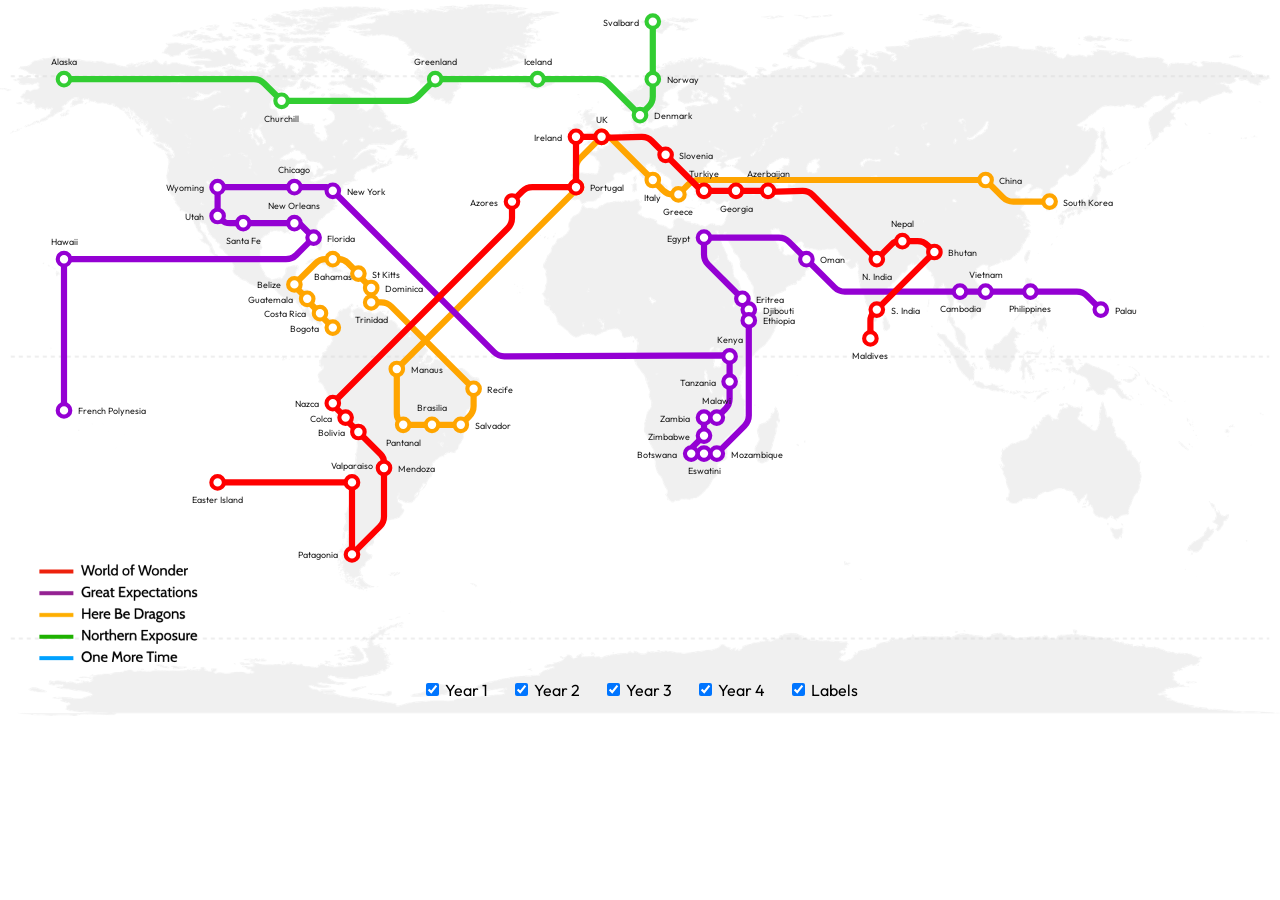
==== commit 184e5b45: "labels" ====
--- a/index.html
+++ b/index.html
@@ -328,8 +328,8 @@
           { x: 63,   y: 36,   label: "Oman",           labelPos: "right",  startMode: "" },
           { x: 55,   y: 33,   label: "Egypt",        labelPos: "left",  startMode: "vertical" },
           { x: 58,   y: 41.5,   label: "Eritrea",        labelPos: "right",  startMode: "" },
-          { x: 58.5,   y: 43,   label: "Djibouti",       labelPos: "left",  startMode: "" },
-          { x: 58.5,   y: 44.5, label: "Ethiopia",       labelPos: "left",  startMode: "vertical" },
+          { x: 58.5,   y: 43,   label: "Djibouti",       labelPos: "right",  startMode: "" },
+          { x: 58.5,   y: 44.5, label: "Ethiopia",       labelPos: "right",  startMode: "vertical" },
           { x: 56,   y: 63,   label: "Mozambique",     labelPos: "right", startMode: "" },
           { x: 55,   y: 63,   label: "Eswatini",     labelPos: "below", startMode: "" },
           { x: 54,   y: 63,   label: "Botswana",       labelPos: "left", startMode: "vertical" },
@@ -378,7 +378,7 @@
 
     // ── Stop metadata ────────────────────────────────────────────
     const STOP_DATA = {
-      "Alaska":           { lat: 64.2,  lon:-153.4, water:"safe",    waterNote:"Safe in cities; varies remotely.",          country:"United States of America" },
+      "Alaska":           { lat: 64.2,  lon:-153.4, water:"safe",    waterNote:"Safe in cities; varies remotely.",          country:"United States" },
       "Churchill":        { lat: 58.7,  lon: -94.2, water:"safe",    waterNote:"Safe municipal water.",                     country:"Canada" },
       "Greenland":        { lat: 72.0,  lon: -40.0, water:"safe",    waterNote:"Tap water is safe.",                        country:"Denmark" },
       "Iceland":          { lat: 64.9,  lon: -18.0, water:"safe",    waterNote:"Among the purest tap water in the world.",  country:"Iceland" },
@@ -394,7 +394,7 @@
       "Martinique":       { lat: 14.6,  lon: -61.0, water:"safe",    waterNote:"Tap water meets EU standards.",             country:"France" },
       "Manaus":           { lat: -3.1,  lon: -60.0, water:"caution", waterNote:"Use bottled water.",                        country:"Brazil" },
       "Pantanal":         { lat:-17.0,  lon: -57.0, water:"caution", waterNote:"Use filtered or bottled water.",            country:"Brazil" },
-      "El Salvador":      { lat:-12.4,  lon: -65.3, water:"caution", waterNote:"Bottled water recommended.",                country:"Brazil" },
+      "Salvador":         { lat:-12.98, lon:-38.50, water:"caution", waterNote:"Bottled water recommended.",                country:"Brazil" },
       "Recife":           { lat: -8.0,  lon: -34.9, water:"caution", waterNote:"Use bottled water.",                        country:"Brazil" },
       "Poland":           { lat: 52.0,  lon:  20.0, water:"safe",    waterNote:"Safe in cities.",                           country:"Poland" },
       "Latvia":           { lat: 56.9,  lon:  24.1, water:"safe",    waterNote:"Tap water is safe.",                        country:"Latvia" },
@@ -402,7 +402,7 @@
       "Turkmenistan":     { lat: 40.0,  lon:  59.0, water:"caution", waterNote:"Use bottled water.",                        country:"Turkmenistan" },
       "Mongolia":         { lat: 46.9,  lon: 103.0, water:"caution", waterNote:"Bottled water recommended outside cities.", country:"Mongolia" },
       "China":            { lat: 35.0,  lon: 105.0, water:"caution", waterNote:"Do not drink tap water.",                   country:"China" },
-      "South Korea":      { lat: 36.5,  lon: 127.8, water:"safe",    waterNote:"Safe; many locals prefer filtered.",        country:"Republic of Korea" },
+      "South Korea":      { lat: 36.5,  lon: 127.8, water:"safe",    waterNote:"Safe; many locals prefer filtered.",        country:"South Korea" },
       "Philippines":      { lat: 12.9,  lon: 121.8, water:"caution", waterNote:"Use bottled water.",                        country:"Philippines" },
       "Vietnam":          { lat: 14.1,  lon: 108.3, water:"caution", waterNote:"Do not drink tap water.",                   country:"Vietnam" },
       "Cambodia":         { lat: 12.6,  lon: 104.9, water:"caution", waterNote:"Use bottled water.",                        country:"Cambodia" },
@@ -431,43 +431,43 @@
       "Bolivia":          { lat:-16.5,  lon: -64.0, water:"caution", waterNote:"Use bottled water.",                        country:"Bolivia" },
       "Nazca":            { lat:-14.8,  lon: -74.9, water:"caution", waterNote:"Use bottled water.",                        country:"Peru" },
       "Cusco":            { lat:-13.5,  lon: -71.9, water:"caution", waterNote:"Use bottled water.",                        country:"Peru" },
-      "Cape Verde":       { lat: 16.0,  lon: -24.0, water:"caution", waterNote:"Use bottled water.",                        country:"Cabo Verde" },
+      "Cape Verde":       { lat: 16.0,  lon: -24.0, water:"caution", waterNote:"Use bottled water.",                        country:"Cape Verde" },
       "Azores":           { lat: 37.7,  lon: -25.7, water:"safe",    waterNote:"Tap water is safe.",                        country:"Portugal" },
       "Portugal":         { lat: 39.6,  lon:  -8.0, water:"safe",    waterNote:"Safe throughout Portugal.",                 country:"Portugal" },
       "UK":               { lat: 54.0,  lon:  -2.0, water:"safe",    waterNote:"Excellent tap water quality.",              country:"United Kingdom" },
       "Greece":           { lat: 39.0,  lon:  22.0, water:"safe",    waterNote:"Safe in Athens and most cities.",           country:"Greece" },
-      "Turkiye":          { lat: 39.0,  lon:  35.0, water:"caution", waterNote:"Bottled water preferred.",                  country:"Türkiye" },
+      "Turkiye":          { lat: 39.0,  lon:  35.0, water:"caution", waterNote:"Bottled water preferred.",                  country:"Turkey" },
       "Azerbaijan":       { lat: 40.3,  lon:  47.6, water:"caution", waterNote:"Use bottled water.",                        country:"Azerbaijan" },
       "India":            { lat: 20.6,  lon:  79.0, water:"caution", waterNote:"Use bottled or filtered water everywhere.", country:"India" },
       "Nepal":            { lat: 28.0,  lon:  84.0, water:"caution", waterNote:"Use bottled or boiled water.",              country:"Nepal" },
       "Bhutan":           { lat: 27.5,  lon:  90.4, water:"caution", waterNote:"Use bottled water.",                        country:"Bhutan" },
       "Maldives":         { lat:  3.2,  lon:  73.2, water:"safe",    waterNote:"Resorts provide safe desalinated water.",   country:"Maldives" },
       "Bogota":           { lat:  4.71, lon: -74.07, water:"caution", waterNote:"Drink filtered or bottled water if unsure.",        country:"Colombia" },
-"Guatemala":        { lat: 15.78, lon: -90.23, water:"caution", waterNote:"Bottled or purified water recommended.",           country:"Guatemala" },
-"Bahamas":          { lat: 25.03, lon: -77.40, water:"safe",    waterNote:"Tap water is generally safe in populated areas.", country:"The Bahamas" },
-"St Kitts":         { lat: 17.36, lon: -62.78, water:"safe",    waterNote:"Tap water is generally safe.",                    country:"Saint Kitts and Nevis" },
-"Dominica":         { lat: 15.41, lon: -61.37, water:"safe",    waterNote:"Tap water is generally safe.",                    country:"Dominica" },
-"Trinidad":         { lat: 10.69, lon: -61.22, water:"safe",    waterNote:"Municipal tap water is generally safe.",          country:"Trinidad and Tobago" },
-"Salvador":         { lat:-12.98, lon: -38.50, water:"caution", waterNote:"Bottled water recommended.",                      country:"Brazil" },
-"Brasilia":         { lat:-15.79, lon: -47.88, water:"caution", waterNote:"Bottled water recommended.",                      country:"Brazil" },
-"Italy":            { lat: 42.50, lon:  12.50, water:"safe",    waterNote:"Tap water is safe throughout Italy.",             country:"Italy" },
-"Palau":            { lat:  7.51, lon: 134.58, water:"safe",    waterNote:"Tap water is safe in most hotels; bottled is common.", country:"Palau" },
-"Djibouti":         { lat: 11.82, lon:  42.59, water:"caution", waterNote:"Use bottled water.",                              country:"Djibouti" },
-"Mozambique":       { lat:-18.67, lon:  35.53, water:"caution", waterNote:"Use bottled or purified water.",                  country:"Mozambique" },
-"Eswatini":         { lat:-26.52, lon:  31.47, water:"caution", waterNote:"Use bottled or purified water.",                  country:"Eswatini" },
-"Botswana":         { lat:-22.33, lon:  24.68, water:"safe",    waterNote:"Tap water is generally safe in towns.",          country:"Botswana" },
-"Zambia":           { lat:-13.13, lon:  27.85, water:"caution", waterNote:"Use bottled water.",                              country:"Zambia" },
-"Malawi":           { lat:-13.25, lon:  34.30, water:"caution", waterNote:"Use bottled or purified water.",                  country:"Malawi" },
-"Chicago":          { lat: 41.88, lon: -87.63, water:"safe",    waterNote:"Excellent municipal tap water.",                 country:"United States" },
-"Santa Fe":         { lat: 35.69, lon:-105.94, water:"safe",    waterNote:"Tap water is safe.",                              country:"United States" },
-"Valparaiso":       { lat:-33.05, lon: -71.62, water:"safe",    waterNote:"Tap water is safe.",                              country:"Chile" },
-"Mendoza":          { lat:-32.89, lon: -68.84, water:"safe",    waterNote:"Tap water is generally safe.",                   country:"Argentina" },
-"Colca":            { lat:-15.61, lon: -72.09, water:"caution", waterNote:"Use bottled or purified water.",                  country:"Peru" },
-"Ireland":          { lat: 53.35, lon:  -8.00, water:"safe",    waterNote:"Excellent tap water throughout.",                country:"Ireland" },
-"Slovenia":         { lat: 46.15, lon:  14.99, water:"safe",    waterNote:"Excellent tap water.",                           country:"Slovenia" },
-"Georgia":          { lat: 42.32, lon:  43.36, water:"safe",    waterNote:"Tap water is generally safe in cities.",         country:"Georgia" },
-"N. India":         { lat: 28.61, lon:  77.21, water:"caution", waterNote:"Use bottled or filtered water everywhere.",       country:"India" },
-"S. India":         { lat: 12.97, lon:  77.59, water:"caution", waterNote:"Use bottled or filtered water everywhere.",       country:"India" }
+      "Guatemala":        { lat: 15.78, lon: -90.23, water:"caution", waterNote:"Bottled or purified water recommended.",           country:"Guatemala" },
+      "Bahamas":          { lat: 25.03, lon: -77.40, water:"safe",    waterNote:"Tap water is generally safe in populated areas.", country:"Bahamas" },
+      "St Kitts":         { lat: 17.36, lon: -62.78, water:"safe",    waterNote:"Tap water is generally safe.",                    country:"Saint Kitts and Nevis" },
+      "Dominica":         { lat: 15.41, lon: -61.37, water:"safe",    waterNote:"Tap water is generally safe.",                    country:"Dominica" },
+      "Trinidad":         { lat: 10.69, lon: -61.22, water:"safe",    waterNote:"Municipal tap water is generally safe.",          country:"Trinidad And Tobago" },
+      "Salvador":         { lat:-12.98, lon: -38.50, water:"caution", waterNote:"Bottled water recommended.",                      country:"Brazil" },
+      "Brasilia":         { lat:-15.79, lon: -47.88, water:"caution", waterNote:"Bottled water recommended.",                      country:"Brazil" },
+      "Italy":            { lat: 42.50, lon:  12.50, water:"safe",    waterNote:"Tap water is safe throughout Italy.",             country:"Italy" },
+      "Palau":            { lat:  7.51, lon: 134.58, water:"safe",    waterNote:"Tap water is safe in most hotels; bottled is common.", country:"Palau" },
+      "Djibouti":         { lat: 11.82, lon:  42.59, water:"caution", waterNote:"Use bottled water.",                              country:"Djibouti" },
+      "Mozambique":       { lat:-18.67, lon:  35.53, water:"caution", waterNote:"Use bottled or purified water.",                  country:"Mozambique" },
+      "Eswatini":         { lat:-26.52, lon:  31.47, water:"caution", waterNote:"Use bottled or purified water.",                  country:"Eswatini" },
+      "Botswana":         { lat:-22.33, lon:  24.68, water:"safe",    waterNote:"Tap water is generally safe in towns.",          country:"Botswana" },
+      "Zambia":           { lat:-13.13, lon:  27.85, water:"caution", waterNote:"Use bottled water.",                              country:"Zambia" },
+      "Malawi":           { lat:-13.25, lon:  34.30, water:"caution", waterNote:"Use bottled or purified water.",                  country:"Malawi" },
+      "Chicago":          { lat: 41.88, lon: -87.63, water:"safe",    waterNote:"Excellent municipal tap water.",                 country:"United States" },
+      "Santa Fe":         { lat: 35.69, lon:-105.94, water:"safe",    waterNote:"Tap water is safe.",                              country:"United States" },
+      "Valparaiso":       { lat:-33.05, lon: -71.62, water:"safe",    waterNote:"Tap water is safe.",                              country:"Chile" },
+      "Mendoza":          { lat:-32.89, lon: -68.84, water:"safe",    waterNote:"Tap water is generally safe.",                   country:"Argentina" },
+      "Colca":            { lat:-15.61, lon: -72.09, water:"caution", waterNote:"Use bottled or purified water.",                  country:"Peru" },
+      "Ireland":          { lat: 53.35, lon:  -8.00, water:"safe",    waterNote:"Excellent tap water throughout.",                country:"Ireland" },
+      "Slovenia":         { lat: 46.15, lon:  14.99, water:"safe",    waterNote:"Excellent tap water.",                           country:"Slovenia" },
+      "Georgia":          { lat: 42.32, lon:  43.36, water:"safe",    waterNote:"Tap water is generally safe in cities.",         country:"Georgia" },
+      "N. India":         { lat: 28.61, lon:  77.21, water:"caution", waterNote:"Use bottled or filtered water everywhere.",       country:"India" },
+      "S. India":         { lat: 12.97, lon:  77.59, water:"caution", waterNote:"Use bottled or filtered water everywhere.",       country:"India" }
     };
 
     // Best Time to Visit Info
@@ -885,7 +885,97 @@
         bestReason: "Dryer, cooler season with excellent lagoon visibility and calmer seas.",
         worstMonths: ["Dec","Jan","Feb","Mar"],
         worstReason: "Wet season with higher humidity and tropical storms."
-      }
+      },
+      "Colombia": {
+  months: ["Dec","Jan","Feb","Mar"],
+  bestReason: "Dry season across much of the country, ideal for Bogotá, the Coffee Region and Caribbean coast.",
+  worstMonths: ["Apr","May","Oct","Nov"],
+  worstReason: "Rainy seasons can disrupt hiking and make travel less comfortable."
+},
+
+"Guatemala": {
+  months: ["Nov","Dec","Jan","Feb","Mar","Apr"],
+  bestReason: "Dry season with pleasant temperatures for volcanoes, Mayan ruins and colonial cities.",
+  worstMonths: ["May","Jun","Jul","Aug","Sep","Oct"],
+  worstReason: "Rainy season brings frequent afternoon storms and muddy hiking trails."
+},
+
+"Bahamas": {
+  months: ["Dec","Jan","Feb","Mar","Apr"],
+  bestReason: "Warm, dry weather with calm seas ideal for beaches and snorkelling.",
+  worstMonths: ["Jun","Jul","Aug","Sep","Oct"],
+  worstReason: "Hurricane season brings increased rain and storm risk."
+},
+
+"Saint Kitts and Nevis": {
+  months: ["Dec","Jan","Feb","Mar","Apr"],
+  bestReason: "Dry season with sunny weather and comfortable temperatures.",
+  worstMonths: ["Jun","Jul","Aug","Sep","Oct"],
+  worstReason: "Hurricane season increases rainfall and storm potential."
+},
+
+"Dominica": {
+  months: ["Jan","Feb","Mar","Apr"],
+  bestReason: "Drier months are ideal for hiking, waterfalls and diving.",
+  worstMonths: ["Jun","Jul","Aug","Sep","Oct"],
+  worstReason: "Heavy rain and hurricanes can disrupt outdoor activities."
+},
+
+"Trinidad And Tobago": {
+  months: ["Jan","Feb","Mar","Apr","May"],
+  bestReason: "Generally dry weather with excellent wildlife and beach conditions.",
+  worstMonths: ["Jun","Jul","Aug","Sep","Oct","Nov"],
+  worstReason: "Wet season brings frequent rain, though hurricane risk is lower than elsewhere in the Caribbean."
+},
+
+"Palau": {
+  months: ["Dec","Jan","Feb","Mar","Apr"],
+  bestReason: "Drier season with excellent diving visibility and calmer seas.",
+  worstMonths: ["Jul","Aug","Sep","Oct"],
+  worstReason: "Wet season brings heavy rain and rougher sea conditions."
+},
+
+"Djibouti": {
+  months: ["Nov","Dec","Jan","Feb"],
+  bestReason: "Cooler temperatures make exploring salt lakes and desert landscapes much more comfortable.",
+  worstMonths: ["Jun","Jul","Aug"],
+  worstReason: "Extreme heat regularly exceeds 40°C."
+},
+
+"Mozambique": {
+  months: ["May","Jun","Jul","Aug","Sep"],
+  bestReason: "Cool, dry season ideal for beaches, diving and safaris.",
+  worstMonths: ["Dec","Jan","Feb","Mar"],
+  worstReason: "Cyclone season and heavy tropical rainfall."
+},
+
+"Eswatini": {
+  months: ["May","Jun","Jul","Aug","Sep"],
+  bestReason: "Dry winter offers comfortable temperatures and excellent wildlife viewing.",
+  worstMonths: ["Dec","Jan","Feb"],
+  worstReason: "Summer thunderstorms and higher humidity."
+},
+
+"Botswana": {
+  months: ["Jun","Jul","Aug","Sep"],
+  bestReason: "Dry season concentrates wildlife around waterholes, making safari exceptional.",
+  worstMonths: ["Dec","Jan","Feb","Mar"],
+  worstReason: "Wet season makes some roads difficult and wildlife more dispersed."
+},
+
+"Zambia": {
+  months: ["Jun","Jul","Aug","Sep","Oct"],
+  bestReason: "Dry season offers outstanding safari conditions and excellent wildlife viewing.",
+  worstMonths: ["Dec","Jan","Feb","Mar"],
+  worstReason: "Heavy rains close many safari camps and roads."
+},
+
+"Ireland": {
+  months: ["May","Jun","Jul","Aug","Sep"],
+  bestReason: "Longest days and mild weather for coastal drives, hiking and sightseeing.",
+  worstMonths: ["Nov","Dec","Jan","Feb"],
+  worstReason: "Cold, wet and windy weather with limited daylight."
+}
     };
 
     // ── Original path geometry (UNCHANGED) ──────────────────────
